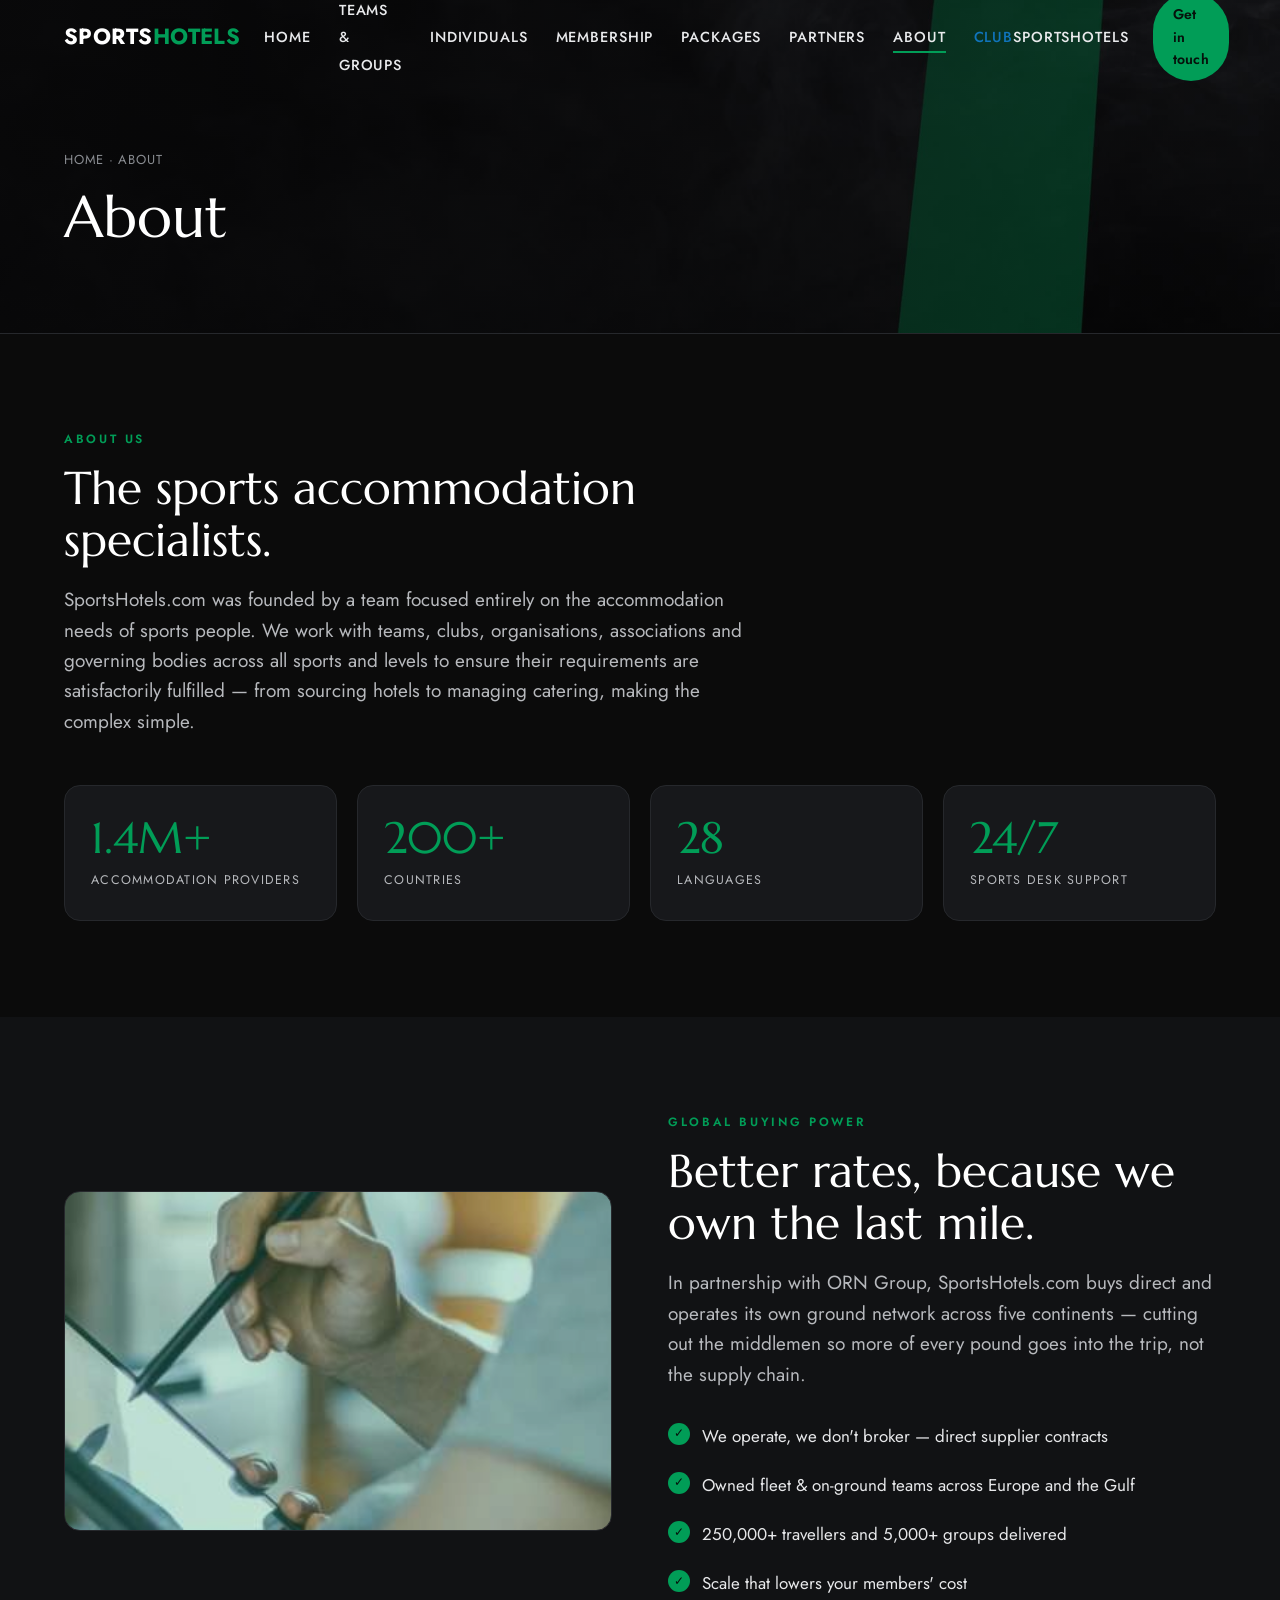
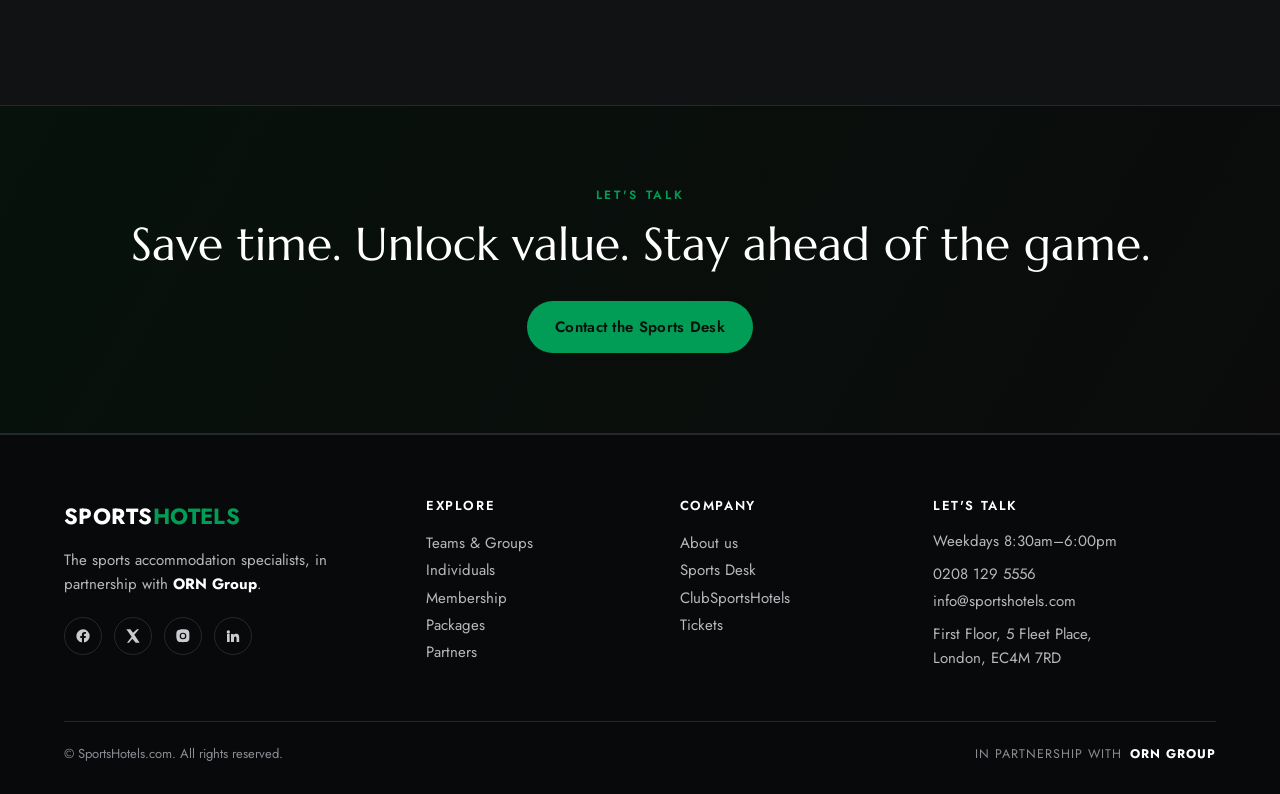
==== about.html @ 5ba6e060 "Add files via upload" ====
<!DOCTYPE html>
<html lang="en-GB">
<head>
<meta charset="UTF-8">
<meta name="viewport" content="width=device-width, initial-scale=1">
<title>About — SportsHotels.com</title>
<meta name="description" content="The sports accommodation specialists — global buying power in partnership with ORN Group.">
<link rel="preconnect" href="https://fonts.googleapis.com">
<link rel="preconnect" href="https://fonts.gstatic.com" crossorigin>
<link href="https://fonts.googleapis.com/css2?family=Jost:wght@400;500;600;700&family=Marcellus&display=swap" rel="stylesheet">
<link rel="stylesheet" href="assets/style.css">
</head>
<body>
<!-- HEADER -->
<header class="site-head">
  <div class="wrap nav">
    <a class="brand" href="index.html">SPORTS<span class="dot">HOTELS</span></a>
    <ul class="nav-links">
      <li><a href="index.html">Home</a></li>
      <li><a href="teams.html">Teams &amp; Groups</a></li>
      <li><a href="individuals.html">Individuals</a></li>
      <li><a href="membership.html">Membership</a></li>
      <li><a href="packages.html">Packages</a></li>
      <li><a href="partners.html">Partners</a></li>
      <li><a href="about.html" class="active">About</a></li>
      <li><a href="https://clubsportshotels.com/" target="_blank" class="club"><span class="c">CLUB</span>SPORTSHOTELS</a></li>
    </ul>
    <div class="nav-cta">
      <a href="contact.html" class="btn sm desk">Get in touch</a>
      <button class="burger" aria-label="Menu"><span></span><span></span><span></span></button>
    </div>
  </div>
</header>


<section class="phero" style="background-image:url('img/hero-smoke.jpg')">
  <div class="wrap"><div class="crumbs"><a href="index.html">Home</a> · About</div><h1>About</h1></div>
</section>

<section class="sec"><div class="wrap">
 <div class="sec-head reveal"><div class="eyebrow">About us</div>
 <h2 class="big">The sports accommodation specialists.</h2>
 <p class="lead">SportsHotels.com was founded by a team focused entirely on the accommodation needs of sports people. We work with teams, clubs, organisations, associations and governing bodies across all sports and levels to ensure their requirements are satisfactorily fulfilled — from sourcing hotels to managing catering, making the complex simple.</p></div>
 <div class="stats reveal">
  <div class="stat"><div class="n">1.4M+</div><div class="l">Accommodation providers</div></div>
  <div class="stat"><div class="n">200+</div><div class="l">Countries</div></div>
  <div class="stat"><div class="n">28</div><div class="l">Languages</div></div>
  <div class="stat"><div class="n">24/7</div><div class="l">Sports desk support</div></div>
 </div>
</div></section>
<section class="sec alt"><div class="wrap">
 <div class="split rev">
  <div class="txt reveal">
   <div class="eyebrow">Global buying power</div>
   <h2 class="big">Better rates, because we own the last mile.</h2>
   <p class="lead">In partnership with ORN Group, SportsHotels.com buys direct and operates its own ground network across five continents — cutting out the middlemen so more of every pound goes into the trip, not the supply chain.</p>
   <ul class="feature-list">
    <li>We operate, we don't broker — direct supplier contracts</li>
    <li>Owned fleet &amp; on-ground teams across Europe and the Gulf</li>
    <li>250,000+ travellers and 5,000+ groups delivered</li>
    <li>Scale that lowers your members' cost</li>
   </ul>
  </div>
  <div class="media tint" style="background-image:url('img/desk.jpg')"></div>
 </div>
</div></section>
<section class="cta"><div class="wrap reveal center"><div class="eyebrow">Let's talk</div><h2 class="big">Save time. Unlock value. Stay ahead of the game.</h2><a href="contact.html" class="btn" style="margin-top:12px">Contact the Sports Desk</a></div></section>

<!-- FOOTER -->
<footer class="foot">
  <div class="wrap">
    <div class="foot-grid">
      <div>
        <div class="brand">SPORTS<span class="dot">HOTELS</span></div>
        <p>The sports accommodation specialists, in partnership with <b style="color:#fff">ORN Group</b>.</p>
        <div class="social">
          <a href="https://www.facebook.com/sportshotelscom" aria-label="Facebook"><svg viewBox="0 0 24 24"><path d="M22 12a10 10 0 1 0-11.6 9.9v-7H7.9V12h2.5V9.8c0-2.5 1.5-3.9 3.8-3.9 1.1 0 2.2.2 2.2.2v2.5h-1.3c-1.2 0-1.6.8-1.6 1.6V12h2.8l-.4 2.9h-2.4v7A10 10 0 0 0 22 12z"/></svg></a>
          <a href="https://x.com/Sportshotels_" aria-label="X"><svg viewBox="0 0 24 24"><path d="M18 2h3l-7 8 8 12h-6l-5-6-5 6H3l7-9L2 2h6l4 5 6-5z"/></svg></a>
          <a href="https://www.instagram.com/sportshotels/" aria-label="Instagram"><svg viewBox="0 0 24 24"><path d="M12 2c2.7 0 3 0 4.1.1 1 0 1.7.2 2.3.4.6.3 1.1.6 1.6 1.1s.8 1 1.1 1.6c.2.6.4 1.3.4 2.3.1 1.1.1 1.4.1 4.1s0 3-.1 4.1c0 1-.2 1.7-.4 2.3a4.5 4.5 0 0 1-1.1 1.6 4.5 4.5 0 0 1-1.6 1.1c-.6.2-1.3.4-2.3.4-1.1.1-1.4.1-4.1.1s-3 0-4.1-.1c-1 0-1.7-.2-2.3-.4a4.5 4.5 0 0 1-1.6-1.1 4.5 4.5 0 0 1-1.1-1.6c-.2-.6-.4-1.3-.4-2.3C2 15 2 14.7 2 12s0-3 .1-4.1c0-1 .2-1.7.4-2.3A4.5 4.5 0 0 1 3.6 4a4.5 4.5 0 0 1 1.6-1.1c.6-.2 1.3-.4 2.3-.4C8.6 2 9 2 12 2zm0 5a5 5 0 1 0 0 10 5 5 0 0 0 0-10zm0 8.2a3.2 3.2 0 1 1 0-6.4 3.2 3.2 0 0 1 0 6.4zm5.3-8.4a1.2 1.2 0 1 1-2.4 0 1.2 1.2 0 0 1 2.4 0z"/></svg></a>
          <a href="https://uk.linkedin.com/company/sportshotels-com" aria-label="LinkedIn"><svg viewBox="0 0 24 24"><path d="M4.98 3.5A2.5 2.5 0 1 0 5 8.5a2.5 2.5 0 0 0 0-5zM3 9h4v12H3zM9 9h3.8v1.7h.1c.5-1 1.8-2 3.7-2 4 0 4.7 2.6 4.7 6V21h-4v-5.3c0-1.3 0-2.9-1.8-2.9s-2 1.4-2 2.8V21H9z"/></svg></a>
        </div>
      </div>
      <div>
        <h4>Explore</h4>
        <a href="teams.html">Teams &amp; Groups</a><br>
        <a href="individuals.html">Individuals</a><br>
        <a href="membership.html">Membership</a><br>
        <a href="packages.html">Packages</a><br>
        <a href="partners.html">Partners</a>
      </div>
      <div>
        <h4>Company</h4>
        <a href="about.html">About us</a><br>
        <a href="contact.html">Sports Desk</a><br>
        <a href="https://clubsportshotels.com/" target="_blank">ClubSportsHotels</a><br>
        <a href="https://sportshotels.tickets-partners.com/" target="_blank">Tickets</a>
      </div>
      <div>
        <h4>Let's talk</h4>
        <p>Weekdays 8:30am–6:00pm</p>
        <a href="tel:02081295556">0208 129 5556</a><br>
        <a href="mailto:info@sportshotels.com">info@sportshotels.com</a>
        <p>First Floor, 5 Fleet Place,<br>London, EC4M 7RD</p>
      </div>
    </div>
    <div class="foot-bottom">
      <span>© SportsHotels.com. All rights reserved.</span>
      <span class="orn">In partnership with <b>ORN Group</b></span>
    </div>
  </div>
</footer>


<script src="assets/app.js"></script>
</body></html>
---- assets/style.css ----
/* SportsHotels.com — modern rebuild
   Brand: green #019D57, club blue #1074BB, near-black #0B0B0B
   Fonts: Marcellus (display), Jost (body) */

:root{
  --green:#019D57; --green-d:#017a44; --blue:#1074BB;
  --bg:#0b0b0b; --bg2:#111214; --card:#17181b; --line:#26282c;
  --white:#ffffff; --grey:#b7b9bd; --lgrey:#8a8d92;
  --maxw:1200px; --radius:16px;
  --shadow:0 20px 60px rgba(0,0,0,.45);
}
*{box-sizing:border-box}
html{scroll-behavior:smooth}
body{
  margin:0;background:var(--bg);color:var(--white);
  font-family:'Jost',system-ui,sans-serif;font-size:17px;line-height:1.6;
  -webkit-font-smoothing:antialiased;overflow-x:hidden;
}
h1,h2,h3,h4{font-family:'Marcellus',Georgia,serif;font-weight:400;line-height:1.12;margin:0 0 .4em}
a{color:inherit;text-decoration:none}
img{max-width:100%;display:block}
.wrap{max-width:var(--maxw);margin:0 auto;padding:0 24px}
.green{color:var(--green)} .blue{color:var(--blue)}
.center{text-align:center}
.eyebrow{font-family:'Jost';font-weight:600;letter-spacing:.22em;text-transform:uppercase;
  font-size:12px;color:var(--green);margin-bottom:14px}
.lead{color:var(--grey);font-size:19px;max-width:62ch}
.btn{display:inline-flex;align-items:center;gap:.5em;background:var(--green);color:#06110b;
  font-family:'Jost';font-weight:600;padding:14px 28px;border-radius:50px;border:0;cursor:pointer;
  font-size:15px;letter-spacing:.02em;transition:transform .15s ease,background .2s ease}
.btn:hover{background:#00b463;transform:translateY(-2px)}
.btn.ghost{background:transparent;color:#fff;border:1.5px solid rgba(255,255,255,.28)}
.btn.ghost:hover{border-color:var(--green);color:var(--green);background:transparent}
.btn.blue{background:var(--blue);color:#fff}
.btn.blue:hover{background:#1f86d4}
.btn.sm{padding:10px 20px;font-size:14px}

/* ---------- HEADER ---------- */
.site-head{position:fixed;top:0;left:0;right:0;z-index:100;
  transition:background .3s ease,backdrop-filter .3s ease,border-color .3s;
  border-bottom:1px solid transparent}
.site-head.scrolled{background:rgba(8,8,9,.86);backdrop-filter:blur(14px);border-bottom-color:var(--line)}
.nav{display:flex;align-items:center;justify-content:space-between;gap:24px;height:74px}
.brand{font-family:'Jost';font-weight:700;letter-spacing:.02em;font-size:22px;white-space:nowrap}
.brand .dot{color:var(--green)}
.nav-links{display:flex;align-items:center;gap:28px;list-style:none;margin:0;padding:0}
.nav-links a{font-family:'Jost';font-weight:500;font-size:14.5px;letter-spacing:.06em;
  text-transform:uppercase;color:#e9eaec;position:relative;padding:6px 0}
.nav-links a:after{content:"";position:absolute;left:0;right:100%;bottom:0;height:2px;background:var(--green);transition:right .28s ease}
.nav-links a:hover:after,.nav-links a.active:after{right:0}
.nav-links a.club .c{color:var(--blue)}
.nav-cta{display:flex;align-items:center;gap:14px}
.burger{display:none;flex-direction:column;gap:5px;background:0;border:0;cursor:pointer;padding:8px}
.burger span{width:26px;height:2px;background:#fff;transition:.25s}
@media(max-width:1024px){
  .nav-links{position:fixed;inset:74px 0 auto 0;background:#0c0d0f;flex-direction:column;
    align-items:flex-start;gap:0;padding:12px 24px 26px;border-bottom:1px solid var(--line);
    transform:translateY(-140%);transition:transform .35s ease;height:auto}
  .nav-links.open{transform:translateY(0)}
  .nav-links a{width:100%;padding:14px 0;border-bottom:1px solid #1b1c1f;font-size:15px}
  .nav-links a:after{display:none}
  .burger{display:flex}
  .nav-cta .btn.desk{display:none}
}

/* ---------- HERO ---------- */
.hero{position:relative;min-height:92vh;display:flex;align-items:center;
  background:#000 center/cover no-repeat;padding:120px 0 60px;overflow:hidden}
.hero:before{content:"";position:absolute;inset:0;
  background:linear-gradient(90deg,rgba(6,6,7,.92) 0%,rgba(6,6,7,.72) 42%,rgba(6,6,7,.35) 100%)}
.hero-grad{position:absolute;top:0;bottom:0;right:6%;width:120px;transform:skewX(-9deg);
  background:linear-gradient(180deg,var(--green),transparent);opacity:.5;filter:blur(2px)}
.hero .wrap{position:relative;z-index:2;width:100%}
.hero h1{font-size:clamp(40px,6vw,76px);letter-spacing:-.01em;margin-bottom:.25em}
.hero .lead{font-size:clamp(17px,2vw,21px);margin-bottom:34px}
.hero-tag{display:inline-block;font-family:'Jost';font-weight:600;letter-spacing:.14em;
  text-transform:uppercase;font-size:12.5px;color:#eafff4;background:rgba(1,157,87,.16);
  border:1px solid rgba(1,157,87,.4);padding:8px 16px;border-radius:50px;margin-bottom:22px}

/* ---------- BOOKING WIDGET ---------- */
.booking{position:relative;z-index:3;margin-top:38px;background:rgba(10,12,11,.72);
  backdrop-filter:blur(10px);border:1px solid rgba(1,157,87,.55);border-radius:20px;
  padding:22px;max-width:920px;box-shadow:var(--shadow)}
.booking h3{font-family:'Jost';font-weight:600;font-size:13px;letter-spacing:.14em;
  text-transform:uppercase;color:var(--green);margin:0 0 14px}
.bk-grid{display:grid;grid-template-columns:1.4fr 1fr 1fr .8fr auto;gap:12px;align-items:end}
.bk-field{display:flex;flex-direction:column;gap:6px;text-align:left}
.bk-field label{font-family:'Jost';font-size:12px;font-weight:600;letter-spacing:.08em;
  text-transform:uppercase;color:var(--grey)}
.bk-field input,.bk-field select{background:rgba(255,255,255,.03);border:1px solid var(--green);
  color:#fff;border-radius:12px;padding:13px 14px;font-family:'Jost';font-size:15px;width:100%}
.bk-field input::placeholder{color:#8f9297}
.bk-field input:focus,.bk-field select:focus{outline:none;border-color:#00c46a;background:rgba(1,157,87,.08)}
.bk-field select option{background:#111}
.bk-go{height:49px}
@media(max-width:880px){.bk-grid{grid-template-columns:1fr 1fr}.bk-go{grid-column:1/-1}.booking{padding:18px}}

/* ---------- SECTIONS ---------- */
section{position:relative}
.sec{padding:96px 0}
.sec.tight{padding:72px 0}
.sec-head{max-width:70ch;margin-bottom:48px}
.sec-head.center{margin-inline:auto}
h2.big{font-size:clamp(30px,4vw,46px)}
.alt{background:var(--bg2)}

/* stat strip */
.stats{display:grid;grid-template-columns:repeat(4,1fr);gap:20px}
.stat{background:var(--card);border:1px solid var(--line);border-radius:var(--radius);padding:30px 26px}
.stat .n{font-family:'Marcellus';font-size:44px;color:var(--green);line-height:1}
.stat .l{font-family:'Jost';font-size:12.5px;letter-spacing:.1em;text-transform:uppercase;color:var(--grey);margin-top:10px}
@media(max-width:820px){.stats{grid-template-columns:repeat(2,1fr)}}

/* offer cards */
.grid{display:grid;gap:22px}
.grid.g4{grid-template-columns:repeat(4,1fr)}
.grid.g3{grid-template-columns:repeat(3,1fr)}
.grid.g2{grid-template-columns:repeat(2,1fr)}
@media(max-width:980px){.grid.g4,.grid.g3{grid-template-columns:repeat(2,1fr)}}
@media(max-width:640px){.grid.g4,.grid.g3,.grid.g2{grid-template-columns:1fr}}
.card{background:var(--card);border:1px solid var(--line);border-radius:var(--radius);
  padding:30px;transition:transform .2s ease,border-color .2s ease}
.card:hover{transform:translateY(-4px);border-color:rgba(1,157,87,.5)}
.card .ico{width:52px;height:52px;border-radius:13px;background:rgba(1,157,87,.12);
  display:flex;align-items:center;justify-content:center;margin-bottom:18px}
.card .ico svg{width:26px;height:26px;stroke:var(--green);fill:none;stroke-width:1.7}
.card h3{font-size:22px;margin-bottom:.5em}
.card p{color:var(--grey);font-size:15.5px;margin:0}
.card .num{font-family:'Marcellus';font-size:15px;color:var(--green);letter-spacing:.1em}

/* package cards */
.pkg{background:var(--card);border:1px solid var(--line);border-radius:var(--radius);overflow:hidden;
  display:flex;flex-direction:column;transition:transform .2s,border-color .2s}
.pkg:hover{transform:translateY(-4px);border-color:rgba(1,157,87,.5)}
.pkg .ph{height:172px;background:#1c1e22 center/cover;position:relative;
  display:flex;align-items:flex-end;padding:14px}
.pkg .tagpill{background:var(--green);color:#06110b;font-family:'Jost';font-weight:600;
  font-size:12px;letter-spacing:.06em;padding:6px 12px;border-radius:50px}
.pkg .pc{padding:22px 22px 26px}
.pkg h3{font-size:20px;margin-bottom:.35em;color:#fff}
.pkg .loc{font-family:'Jost';font-size:12px;letter-spacing:.1em;text-transform:uppercase;color:var(--green);margin-bottom:12px}
.pkg ul{list-style:none;margin:0;padding:0}
.pkg li{color:var(--grey);font-size:14.5px;padding:3px 0 3px 20px;position:relative}
.pkg li:before{content:"";position:absolute;left:0;top:11px;width:7px;height:7px;border-radius:50%;background:var(--green)}

/* split feature */
.split{display:grid;grid-template-columns:1fr 1fr;gap:56px;align-items:center}
.split.rev .txt{order:2}
@media(max-width:900px){.split{grid-template-columns:1fr;gap:32px}.split.rev .txt{order:0}}
.media{border-radius:var(--radius);overflow:hidden;border:1px solid var(--line);position:relative;min-height:340px;background:#141517 center/cover}
.media.tint:after{content:"";position:absolute;inset:0;background:rgba(1,157,87,.22)}
.feature-list{list-style:none;margin:22px 0 0;padding:0}
.feature-list li{padding:11px 0 11px 34px;position:relative;color:#e7e8ea}
.feature-list li:before{content:"✓";position:absolute;left:0;top:11px;width:22px;height:22px;border-radius:50%;
  background:var(--green);color:#06110b;font-size:12px;font-weight:700;display:flex;align-items:center;justify-content:center}

/* club credit band */
.band{background:linear-gradient(135deg,#062b1a,#0b0b0b 60%);border:1px solid rgba(1,157,87,.4);
  border-radius:22px;padding:48px}
.credit{display:grid;grid-template-columns:repeat(4,1fr);gap:18px;margin-top:8px}
.credit .c{background:rgba(255,255,255,.02);border:1px solid rgba(1,157,87,.5);border-radius:14px;padding:24px}
.credit .c .big{font-family:'Marcellus';font-size:40px;color:var(--green);line-height:1}
.credit .c .lab{font-family:'Jost';font-size:11.5px;letter-spacing:.08em;text-transform:uppercase;color:var(--grey);margin-top:8px}
@media(max-width:820px){.credit{grid-template-columns:repeat(2,1fr)}.band{padding:32px 24px}}

/* steps */
.steps{display:grid;grid-template-columns:repeat(3,1fr);gap:22px}
@media(max-width:820px){.steps{grid-template-columns:1fr}}
.step{background:var(--card);border:1px solid var(--line);border-radius:var(--radius);padding:30px}
.step .b{width:52px;height:52px;border-radius:50%;background:var(--green);color:#06110b;
  font-family:'Marcellus';font-size:24px;display:flex;align-items:center;justify-content:center;margin-bottom:18px}
.step h3{font-size:20px;font-family:'Jost';font-weight:600}
.step p{color:var(--grey);font-size:15px;margin:0}

/* partners */
.logos{background:#fff;border-radius:var(--radius);padding:28px;overflow:hidden}
.logos img{width:100%;height:auto}
.partner-names{color:var(--grey);text-align:center;max-width:80ch;margin:26px auto 0;font-size:15px}

/* CTA */
.cta{background:linear-gradient(120deg,#07120c,#0b0b0b);border-top:1px solid var(--line);border-bottom:1px solid var(--line)}
.cta .wrap{padding:80px 24px;text-align:center}

/* in partnership badge */
.orn{display:inline-flex;align-items:center;gap:8px;font-family:'Jost';font-size:12.5px;
  letter-spacing:.08em;color:var(--lgrey);text-transform:uppercase}
.orn b{color:#fff;font-weight:700}

/* ---------- FOOTER ---------- */
.foot{background:#08090a;border-top:1px solid var(--line);padding:64px 0 30px}
.foot-grid{display:grid;grid-template-columns:1.5fr 1fr 1fr 1.3fr;gap:36px}
@media(max-width:820px){.foot-grid{grid-template-columns:1fr 1fr}}
@media(max-width:520px){.foot-grid{grid-template-columns:1fr}}
.foot h4{font-family:'Jost';font-weight:600;font-size:13px;letter-spacing:.12em;text-transform:uppercase;color:#fff;margin-bottom:16px}
.foot a,.foot p{color:var(--grey);font-size:15px;margin:7px 0}
.foot a:hover{color:var(--green)}
.foot .brand{font-size:22px;margin-bottom:14px}
.foot small{color:var(--lgrey)}
.foot-bottom{display:flex;justify-content:space-between;gap:16px;flex-wrap:wrap;
  border-top:1px solid var(--line);margin-top:44px;padding-top:22px;font-size:13px;color:var(--lgrey)}
.social{display:flex;gap:12px;margin-top:14px}
.social a{width:38px;height:38px;border:1px solid var(--line);border-radius:50%;
  display:flex;align-items:center;justify-content:center}
.social a:hover{border-color:var(--green);background:rgba(1,157,87,.1)}
.social svg{width:16px;height:16px;fill:#c9cbce}

/* reveal on scroll */
.reveal{opacity:0;transform:translateY(24px);transition:opacity .7s ease,transform .7s ease}
.reveal.in{opacity:1;transform:none}

/* page hero (inner pages) */
.phero{padding:150px 0 60px;background:#0c0d0f center/cover;position:relative;border-bottom:1px solid var(--line)}
.phero:before{content:"";position:absolute;inset:0;background:linear-gradient(90deg,rgba(8,8,9,.9),rgba(8,8,9,.55))}
.phero .wrap{position:relative;z-index:2}
.phero h1{font-size:clamp(34px,5vw,58px)}
.crumbs{font-family:'Jost';font-size:13px;letter-spacing:.06em;text-transform:uppercase;color:var(--lgrey);margin-bottom:14px}
.crumbs a:hover{color:var(--green)}
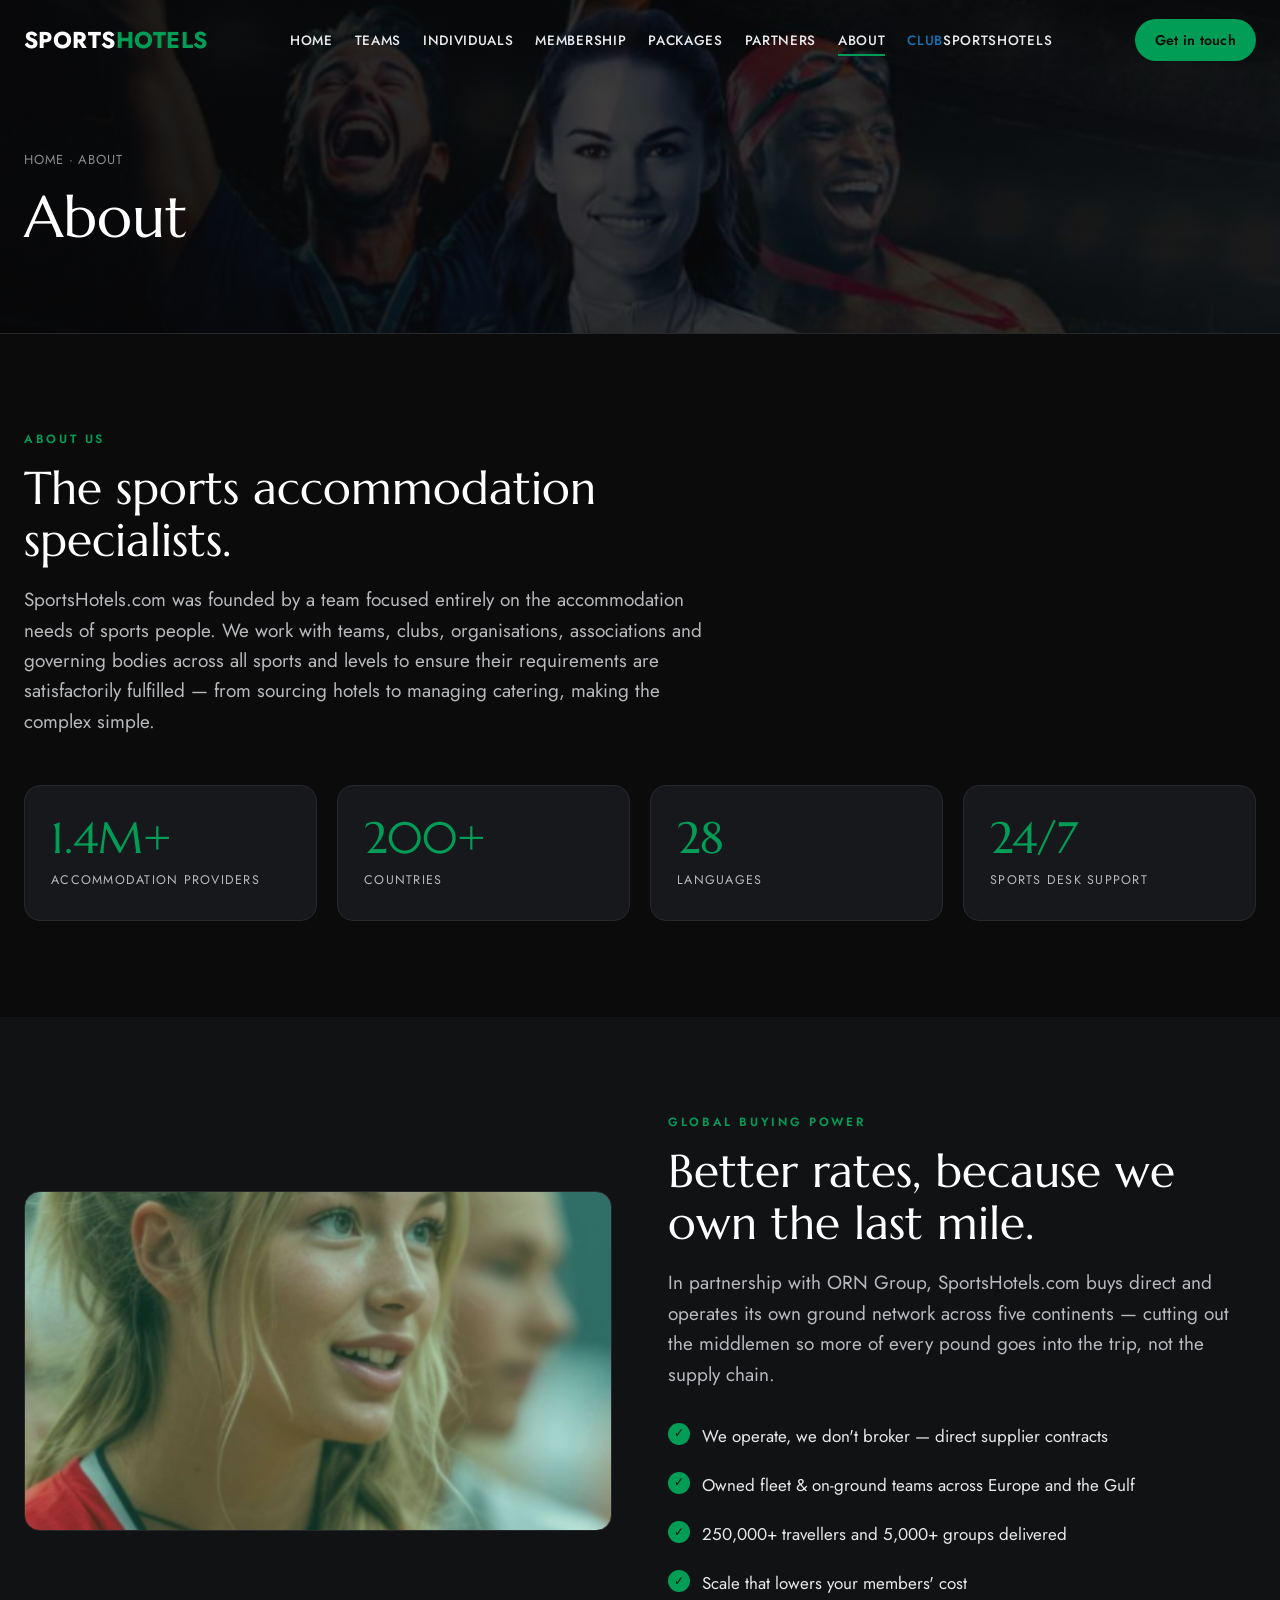
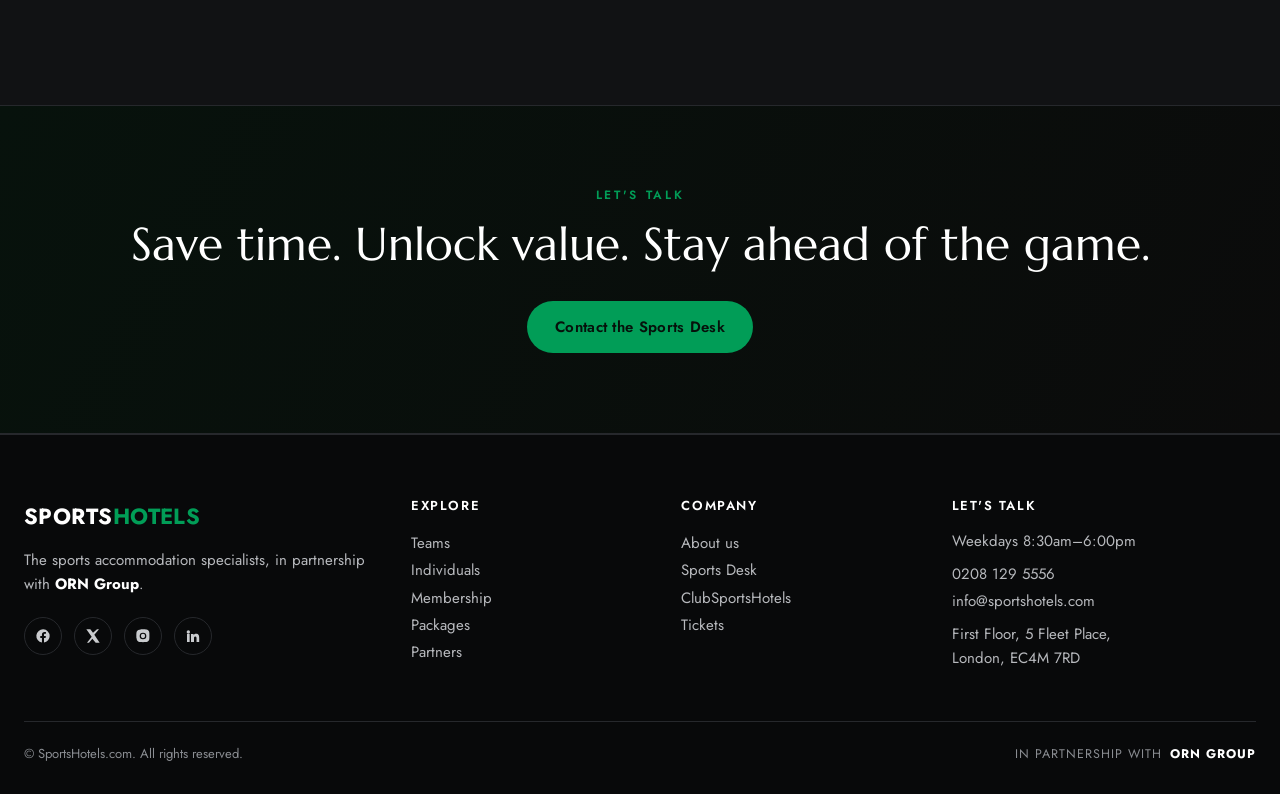
==== commit 7b553862: "Add files via upload" ====
--- a/about.html
+++ b/about.html
@@ -17,13 +17,13 @@
     <a class="brand" href="index.html">SPORTS<span class="dot">HOTELS</span></a>
     <ul class="nav-links">
       <li><a href="index.html">Home</a></li>
-      <li><a href="teams.html">Teams &amp; Groups</a></li>
+      <li><a href="teams.html">Teams</a></li>
       <li><a href="individuals.html">Individuals</a></li>
       <li><a href="membership.html">Membership</a></li>
       <li><a href="packages.html">Packages</a></li>
       <li><a href="partners.html">Partners</a></li>
       <li><a href="about.html" class="active">About</a></li>
-      <li><a href="https://clubsportshotels.com/" target="_blank" class="club"><span class="c">CLUB</span>SPORTSHOTELS</a></li>
+      <li><a href="https://clubsportshotels.com/" target="_blank" class="club"><span class="c">Club</span>SportsHotels</a></li>
     </ul>
     <div class="nav-cta">
       <a href="contact.html" class="btn sm desk">Get in touch</a>
@@ -33,7 +33,7 @@
 </header>
 
 
-<section class="phero" style="background-image:url('img/hero-smoke.jpg')">
+<section class="phero" style="background-image:url('img/medals.png')">
   <div class="wrap"><div class="crumbs"><a href="index.html">Home</a> · About</div><h1>About</h1></div>
 </section>
 
@@ -61,7 +61,7 @@
     <li>Scale that lowers your members' cost</li>
    </ul>
   </div>
-  <div class="media tint" style="background-image:url('img/desk.jpg')"></div>
+  <div class="media tint" style="background-image:url('img/ski-lobby.png')"></div>
  </div>
 </div></section>
 <section class="cta"><div class="wrap reveal center"><div class="eyebrow">Let's talk</div><h2 class="big">Save time. Unlock value. Stay ahead of the game.</h2><a href="contact.html" class="btn" style="margin-top:12px">Contact the Sports Desk</a></div></section>
@@ -82,7 +82,7 @@
       </div>
       <div>
         <h4>Explore</h4>
-        <a href="teams.html">Teams &amp; Groups</a><br>
+        <a href="teams.html">Teams</a><br>
         <a href="individuals.html">Individuals</a><br>
         <a href="membership.html">Membership</a><br>
         <a href="packages.html">Packages</a><br>
--- a/assets/style.css
+++ b/assets/style.css
@@ -6,7 +6,7 @@
   --green:#019D57; --green-d:#017a44; --blue:#1074BB;
   --bg:#0b0b0b; --bg2:#111214; --card:#17181b; --line:#26282c;
   --white:#ffffff; --grey:#b7b9bd; --lgrey:#8a8d92;
-  --maxw:1200px; --radius:16px;
+  --maxw:1340px; --radius:16px;
   --shadow:0 20px 60px rgba(0,0,0,.45);
 }
 *{box-sizing:border-box}
@@ -40,22 +40,22 @@
   transition:background .3s ease,backdrop-filter .3s ease,border-color .3s;
   border-bottom:1px solid transparent}
 .site-head.scrolled{background:rgba(8,8,9,.86);backdrop-filter:blur(14px);border-bottom-color:var(--line)}
-.nav{display:flex;align-items:center;justify-content:space-between;gap:24px;height:74px}
-.brand{font-family:'Jost';font-weight:700;letter-spacing:.02em;font-size:22px;white-space:nowrap}
+.nav{display:flex;align-items:center;justify-content:space-between;gap:20px;height:80px}
+.brand{font-family:'Jost';font-weight:700;letter-spacing:.02em;font-size:23px;white-space:nowrap;flex-shrink:0}
 .brand .dot{color:var(--green)}
-.nav-links{display:flex;align-items:center;gap:28px;list-style:none;margin:0;padding:0}
-.nav-links a{font-family:'Jost';font-weight:500;font-size:14.5px;letter-spacing:.06em;
-  text-transform:uppercase;color:#e9eaec;position:relative;padding:6px 0}
+.nav-links{display:flex;align-items:center;gap:22px;list-style:none;margin:0;padding:0;flex:1;justify-content:center}
+.nav-links a{font-family:'Jost';font-weight:500;font-size:13.5px;letter-spacing:.05em;
+  text-transform:uppercase;color:#e9eaec;position:relative;padding:6px 0;white-space:nowrap}
 .nav-links a:after{content:"";position:absolute;left:0;right:100%;bottom:0;height:2px;background:var(--green);transition:right .28s ease}
 .nav-links a:hover:after,.nav-links a.active:after{right:0}
 .nav-links a.club .c{color:var(--blue)}
-.nav-cta{display:flex;align-items:center;gap:14px}
+.nav-cta{display:flex;align-items:center;gap:14px;flex-shrink:0}
 .burger{display:none;flex-direction:column;gap:5px;background:0;border:0;cursor:pointer;padding:8px}
 .burger span{width:26px;height:2px;background:#fff;transition:.25s}
-@media(max-width:1024px){
-  .nav-links{position:fixed;inset:74px 0 auto 0;background:#0c0d0f;flex-direction:column;
+@media(max-width:1180px){
+  .nav-links{position:fixed;inset:80px 0 auto 0;background:#0c0d0f;flex-direction:column;
     align-items:flex-start;gap:0;padding:12px 24px 26px;border-bottom:1px solid var(--line);
-    transform:translateY(-140%);transition:transform .35s ease;height:auto}
+    transform:translateY(-140%);transition:transform .35s ease;height:auto;justify-content:flex-start}
   .nav-links.open{transform:translateY(0)}
   .nav-links a{width:100%;padding:14px 0;border-bottom:1px solid #1b1c1f;font-size:15px}
   .nav-links a:after{display:none}
